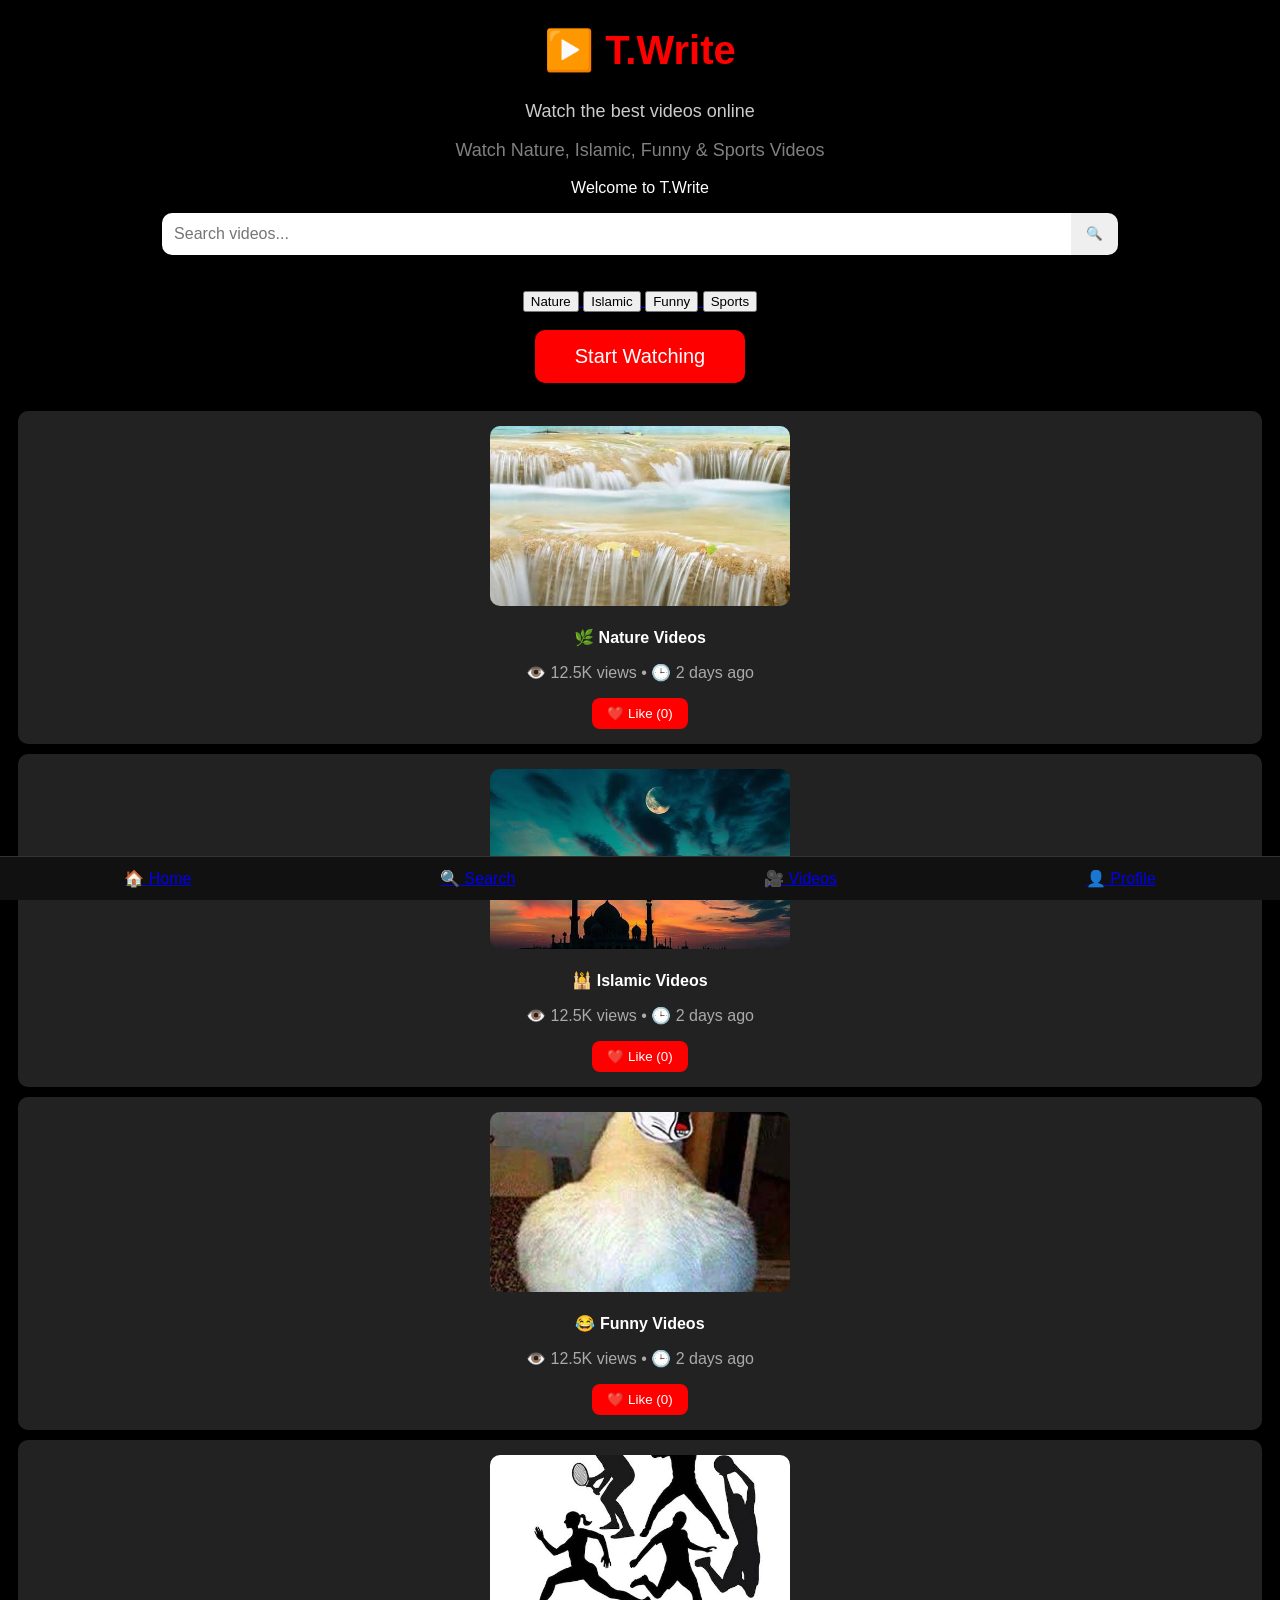
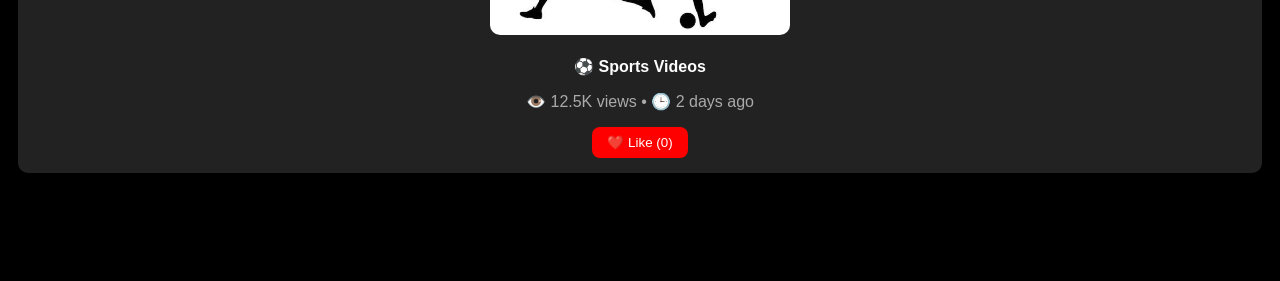
==== index.html @ faa92f81 "Update index.html" ====
<!DOCTYPE html>
<html>

<head>
  <meta charset="UTF-8">
  <meta name="viewport" content="width=device-width, initial-scale=1.0">
  <title>T.Write ❤️</title>
</head>

<body style="background:black; color:white; text-align:center; font-family:Arial; padding-bottom:90px;">

<h1 style="color:red;font-size:40px;font-family:Arial;">
  ▶️ T.Write
</h1>
<p style="color:#ccc;font-size:18px;">
Watch the best videos online
</p>
<p style="color:gray;font-size:18px;">
Watch Nature, Islamic, Funny & Sports Videos
</p>
<p>Welcome to T.Write</p>

<div style="display:flex;justify-content:center;">
  <input
    type="text"
    id="searchBox"
    placeholder="Search videos..."
    style="width:70%;padding:12px;border-radius:10px 0 0 10px;font-size:16px;border:none;">

  <button onclick="searchYouTube()"
    style="padding:12px 15px;border:none;border-radius:0 10px 10px 0;">
    🔍
    
  </button>
</div>



<br><br>

<a href="https://www.youtube.com/results?search_query=nature+videos" target="_blank">
  <button>Nature</button>
</a>
<a href="https://www.youtube.com/results?search_query=islamic+videos" target="_blank">
  <button>Islamic</button>
</a>
<a href="https://www.youtube.com/results?search_query=funny+videos" target="_blank">
  <button>Funny</button>
</a>
<a href="https://www.youtube.com/results?search_query=sports+videos" target="_blank">
  <button>Sports</button>
</a>

<br><br>

<a href="https://www.youtube.com/" target="_blank">
<button style="background:red;color:white;padding:15px 40px;border:none;border-radius:10px;font-size:20px;">
Start Watching
</button>
</a>

<br><br>
<div style="background:#222;color:white;padding:15px;border-radius:10px;margin:10px;">

<a href="https://www.youtube.com/results?search_query=nature+videos" target="_blank">
  <img src="nature.jpg" style="width:100%;max-width:300px;height:180px;object-fit:cover;border-radius:10px;cursor:pointer;">
</a>

<br><br>

<b>🌿 Nature Videos</b>
  <p style="color:#aaa;">👁️ 12.5K views • 🕒 2 days ago</p>
<button onclick="likeNature(this)" id="natureLike"
style="background:red;color:white;border:none;padding:8px 15px;border-radius:8px;">
❤️ Like (0)
</button>

</div>

</div>

<div style="background:#222;color:white;padding:15px;border-radius:10px;margin:10px;">

<a href="https://www.youtube.com/results?search_query=islamic+videos" target="_blank">
  <img src="islamic.jpg" style="width:100%;max-width:300px;height:180px;object-fit:cover;border-radius:10px;cursor:pointer;">
</a>

<br><br>

<b>🕌 Islamic Videos</b>
<p style="color:#aaa;">👁️ 12.5K views • 🕒 2 days ago</p>
<button onclick="likeNature(this)" id="natureLike"
style="background:red;color:white;border:none;padding:8px 15px;border-radius:8px;">
❤️ Like (0)
</button>
</div>
</div>

<div style="background:#222;color:white;padding:15px;border-radius:10px;margin:10px;">

<a href="https://www.youtube.com/results?search_query=funny+videos" target="_blank">
  <img src="funny.jpg" style="width:100%;max-width:300px;height:180px;object-fit:cover;border-radius:10px;cursor:pointer;">
</a>

<br><br>

<b>😂 Funny Videos</b>
<p style="color:#aaa;">👁️ 12.5K views • 🕒 2 days ago</p>
<button onclick="likeNature(this)" id="natureLike"
style="background:red;color:white;border:none;padding:8px 15px;border-radius:8px;">
❤️ Like (0)
</button>
</div>
<div style="background:#222;color:white;padding:15px;border-radius:10px;margin:10px;">

<a href="https://www.youtube.com/results?search_query=sports+videos" target="_blank">
  <img src="sports.jpg" style="width:100%;max-width:300px;height:180px;object-fit:cover;border-radius:10px;cursor:pointer;">
</a>

<br><br>

<b>⚽ Sports Videos</b>
<p style="color:#aaa;">👁️ 12.5K views • 🕒 2 days ago</p>
<button onclick="likeNature(this)" id="natureLike"
style="background:red;color:white;border:none;padding:8px 15px;border-radius:8px;">
❤️ Like (0)
</button>
</div>
</div>

<div id="viewer"
onclick="this.style.display='none'"
style="display:none;position:fixed;top:0;left:0;width:100%;height:100%;background:black;justify-content:center;align-items:center;">
<img id="bigImage" style="max-width:90%;max-height:90%;">
</div>

<script>
function openImage(src){
    document.getElementById("viewer").style.display = "flex";
    document.getElementById("bigImage").src = src;
}

function likeNature(button){
    let count = parseInt(button.innerText.match(/\d+/)[0]);
    count++;
    button.innerHTML = "❤️ Like (" + count + ")";
}

function searchYouTube() {
    let text = document.getElementById("searchBox").value;
    window.open(
        "https://www.youtube.com/results?search_query=" + encodeURIComponent(text),
        "_blank"
    );
}
</script>
<div style="position:fixed;bottom:0;left:0;width:100%;background:#111;padding:12px 0;display:flex;justify-content:space-around;border-top:1px solid #333;">

<a href="index.html">🏠 Home</a>
<a href="search.html">🔍 Search</a>
<a href="videos.html">🎥 Videos</a>
<a href="profile.html">👤 Profile</a>
</div>
</body>
</html>
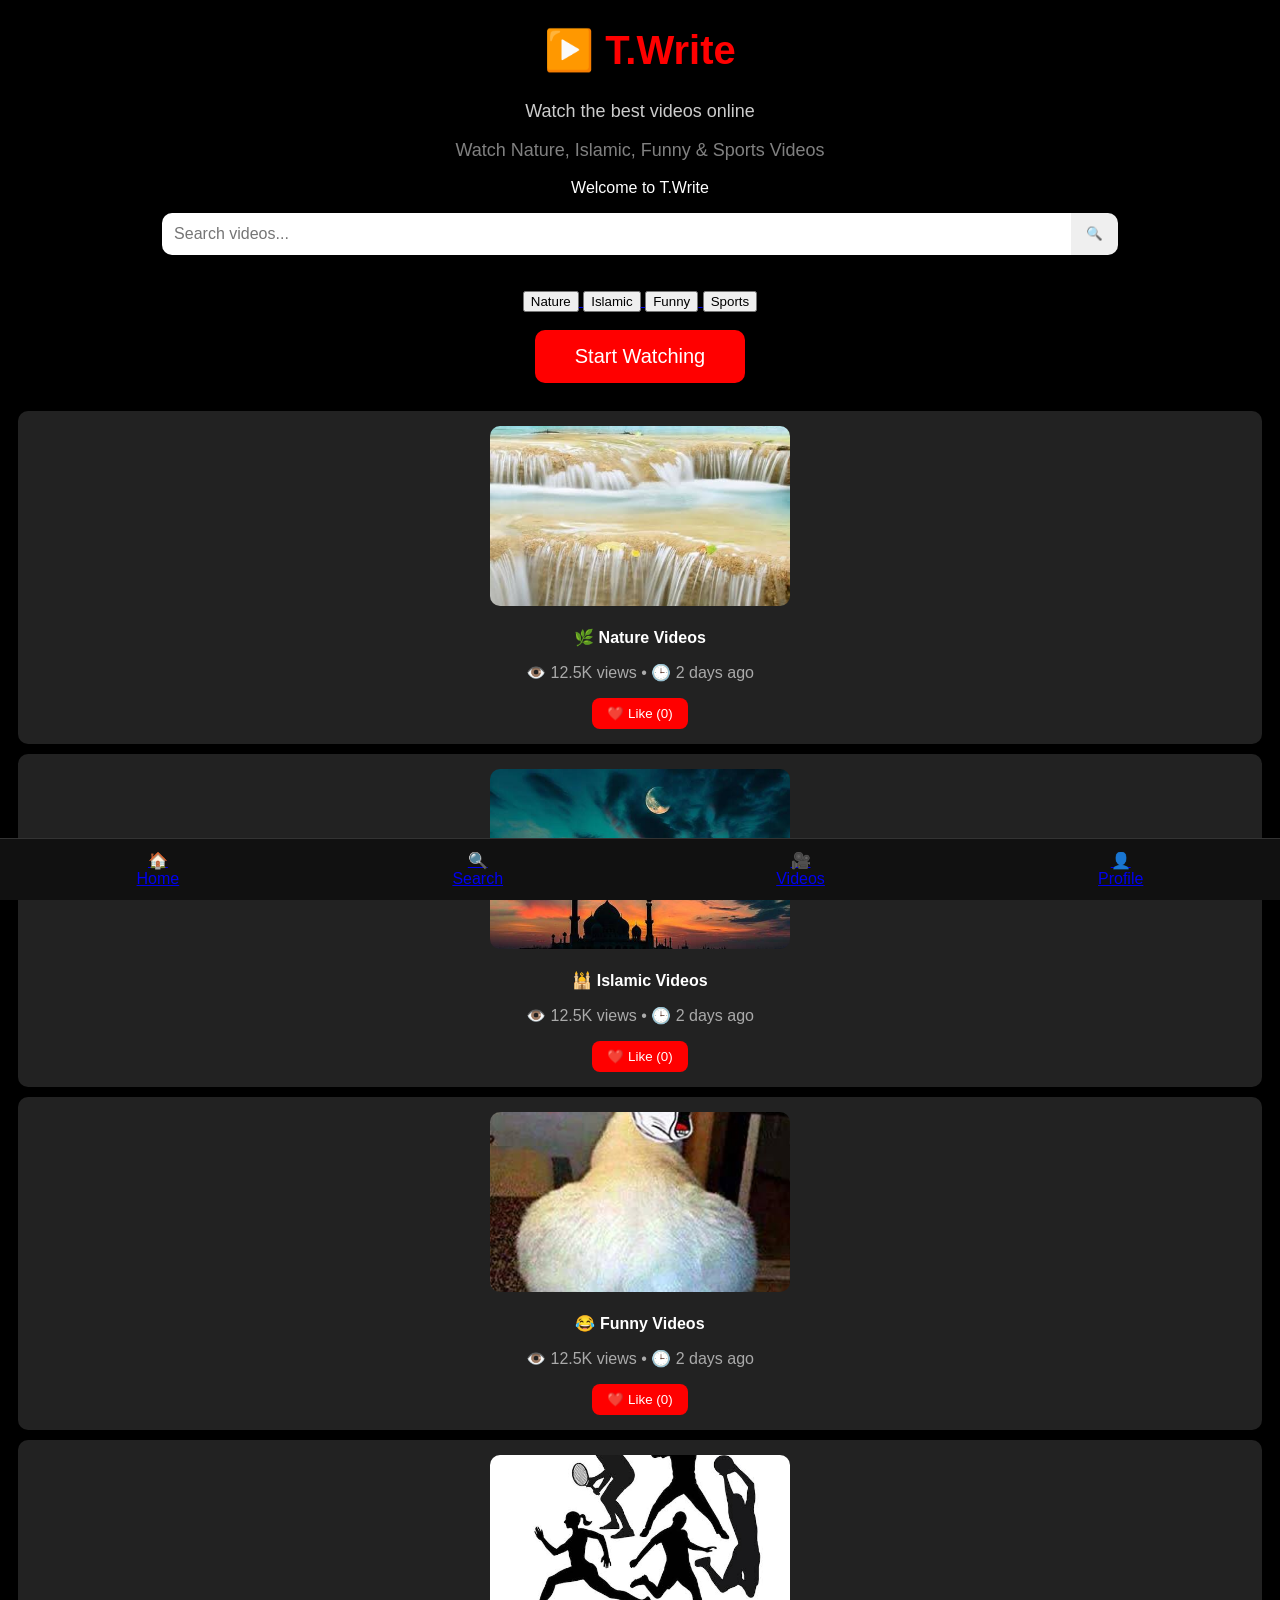
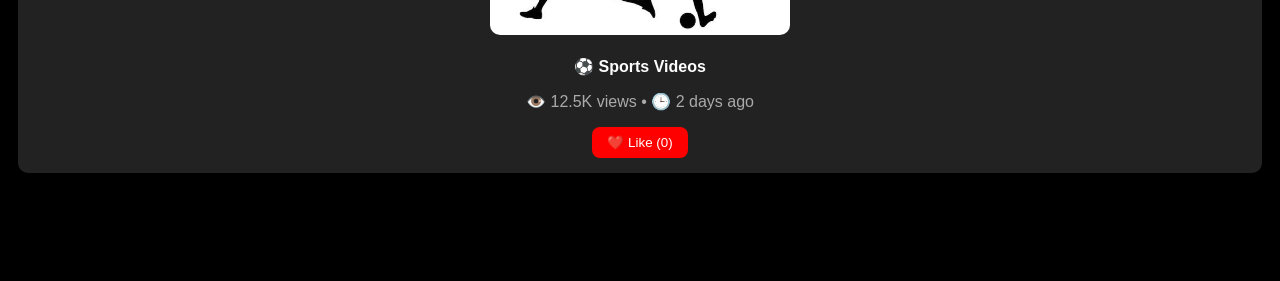
==== commit e3868853: "Update index.html" ====
--- a/index.html
+++ b/index.html
@@ -156,10 +156,13 @@
 </script>
 <div style="position:fixed;bottom:0;left:0;width:100%;background:#111;padding:12px 0;display:flex;justify-content:space-around;border-top:1px solid #333;">
 
-<a href="index.html">🏠 Home</a>
-<a href="search.html">🔍 Search</a>
-<a href="videos.html">🎥 Videos</a>
-<a href="profile.html">👤 Profile</a>
+<a href="index.html">🏠<br>Home</a>
+
+<a href="search.html">🔍<br>Search</a>
+
+<a href="videos.html">🎥<br>Videos</a>
+
+<a href="profile.html">👤<br>Profile</a>
 </div>
 </body>
 </html>
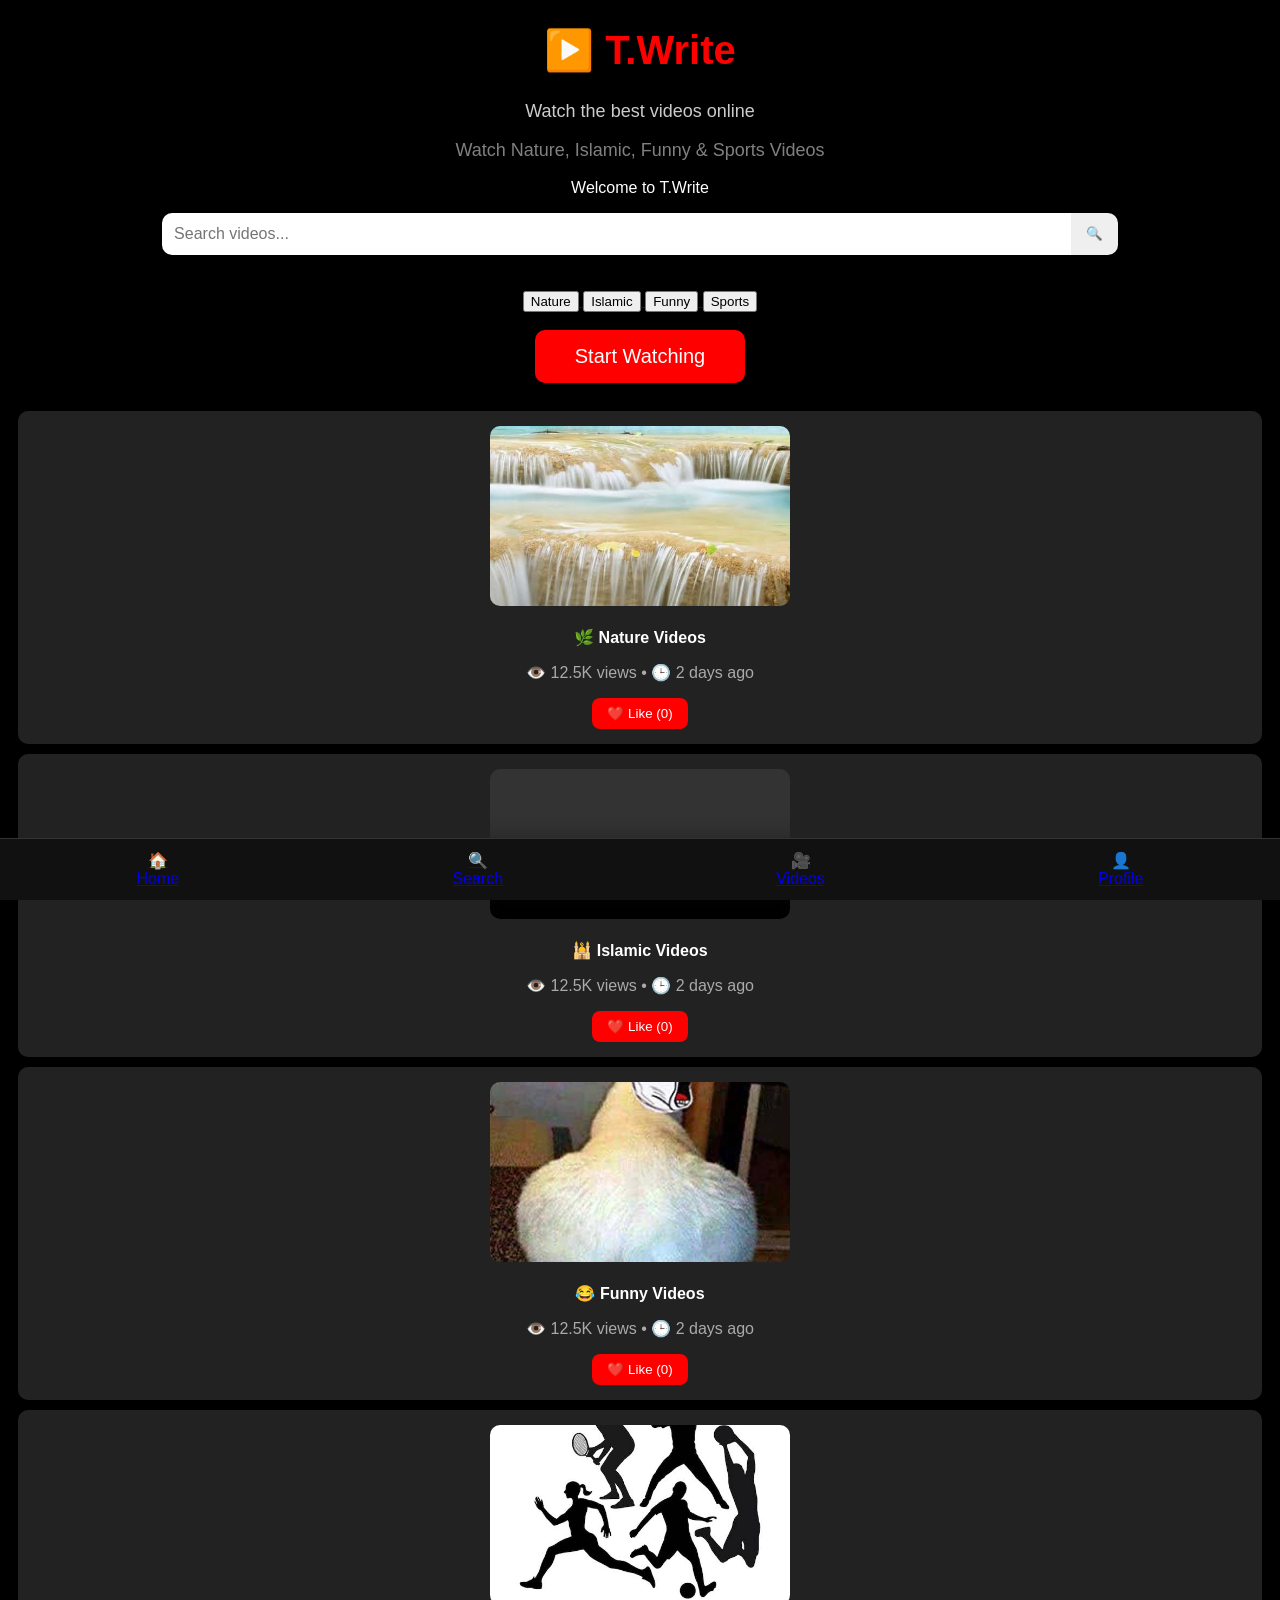
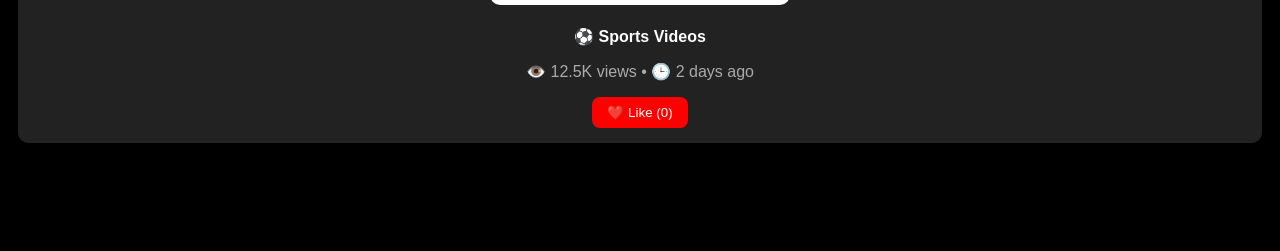
==== commit 047934fb: "Update index.html" ====
--- a/index.html
+++ b/index.html
@@ -5,6 +5,7 @@
   <meta charset="UTF-8">
   <meta name="viewport" content="width=device-width, initial-scale=1.0">
   <title>T.Write ❤️</title>
+  <link rel="manifest" href="manifest.json">
 </head>
 
 <body style="background:black; color:white; text-align:center; font-family:Arial; padding-bottom:90px;">
@@ -81,9 +82,9 @@
 
 <div style="background:#222;color:white;padding:15px;border-radius:10px;margin:10px;">
 
-<a href="https://www.youtube.com/results?search_query=islamic+videos" target="_blank">
-  <img src="islamic.jpg" style="width:100%;max-width:300px;height:180px;object-fit:cover;border-radius:10px;cursor:pointer;">
-</a>
+<video controls style="width:100%;max-width:300px;border-radius:10px;">
+  <source src="https://www.w3schools.com/html/mov_bbb.mp4" type="video/mp4">
+</video>
 
 <br><br>
 
@@ -164,5 +165,14 @@
 
 <a href="profile.html">👤<br>Profile</a>
 </div>
+  <script>
+if ("serviceWorker" in navigator) {
+  window.addEventListener("load", () => {
+    navigator.serviceWorker.register("service-worker.js")
+      .then(() => console.log("Service Worker Registered"))
+      .catch(err => console.log(err));
+  });
+}
+  </script>
 </body>
 </html>
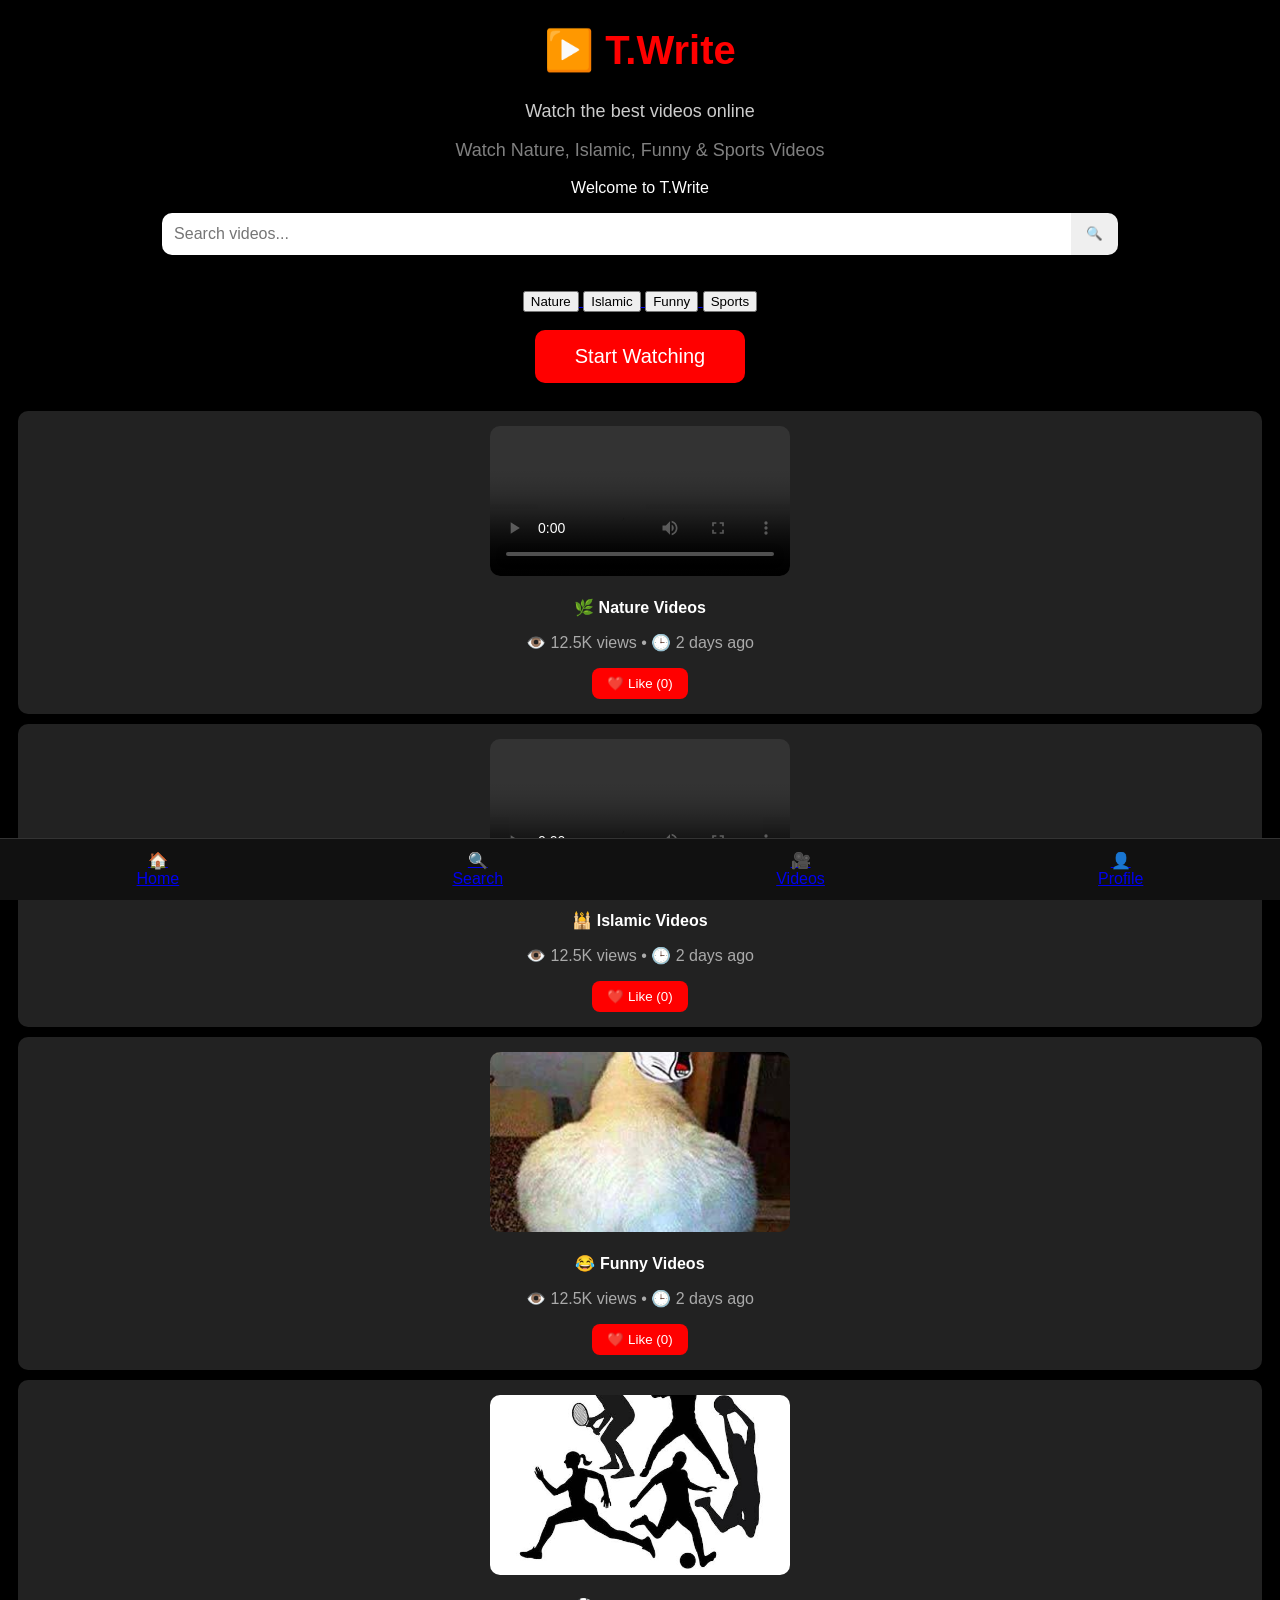
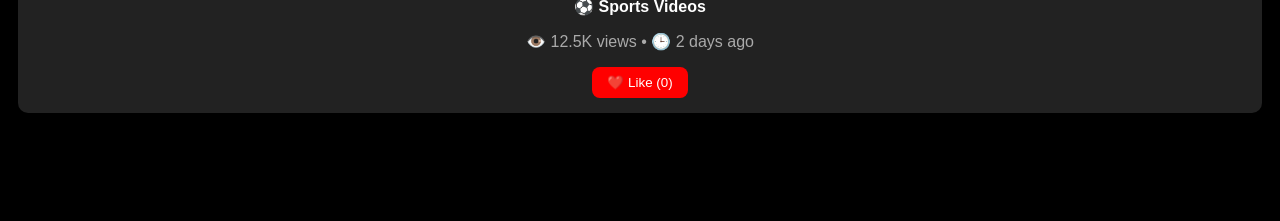
==== commit 2775e417: "Update index.html" ====
--- a/index.html
+++ b/index.html
@@ -63,9 +63,9 @@
 <br><br>
 <div style="background:#222;color:white;padding:15px;border-radius:10px;margin:10px;">
 
-<a href="https://www.youtube.com/results?search_query=nature+videos" target="_blank">
-  <img src="nature.jpg" style="width:100%;max-width:300px;height:180px;object-fit:cover;border-radius:10px;cursor:pointer;">
-</a>
+<video controls style="width:100%;max-width:300px;border-radius:10px;">
+  <source src="https://www.w3schools.com/html/mov_bbb.mp4" type="video/mp4">
+</video>
 
 <br><br>
 
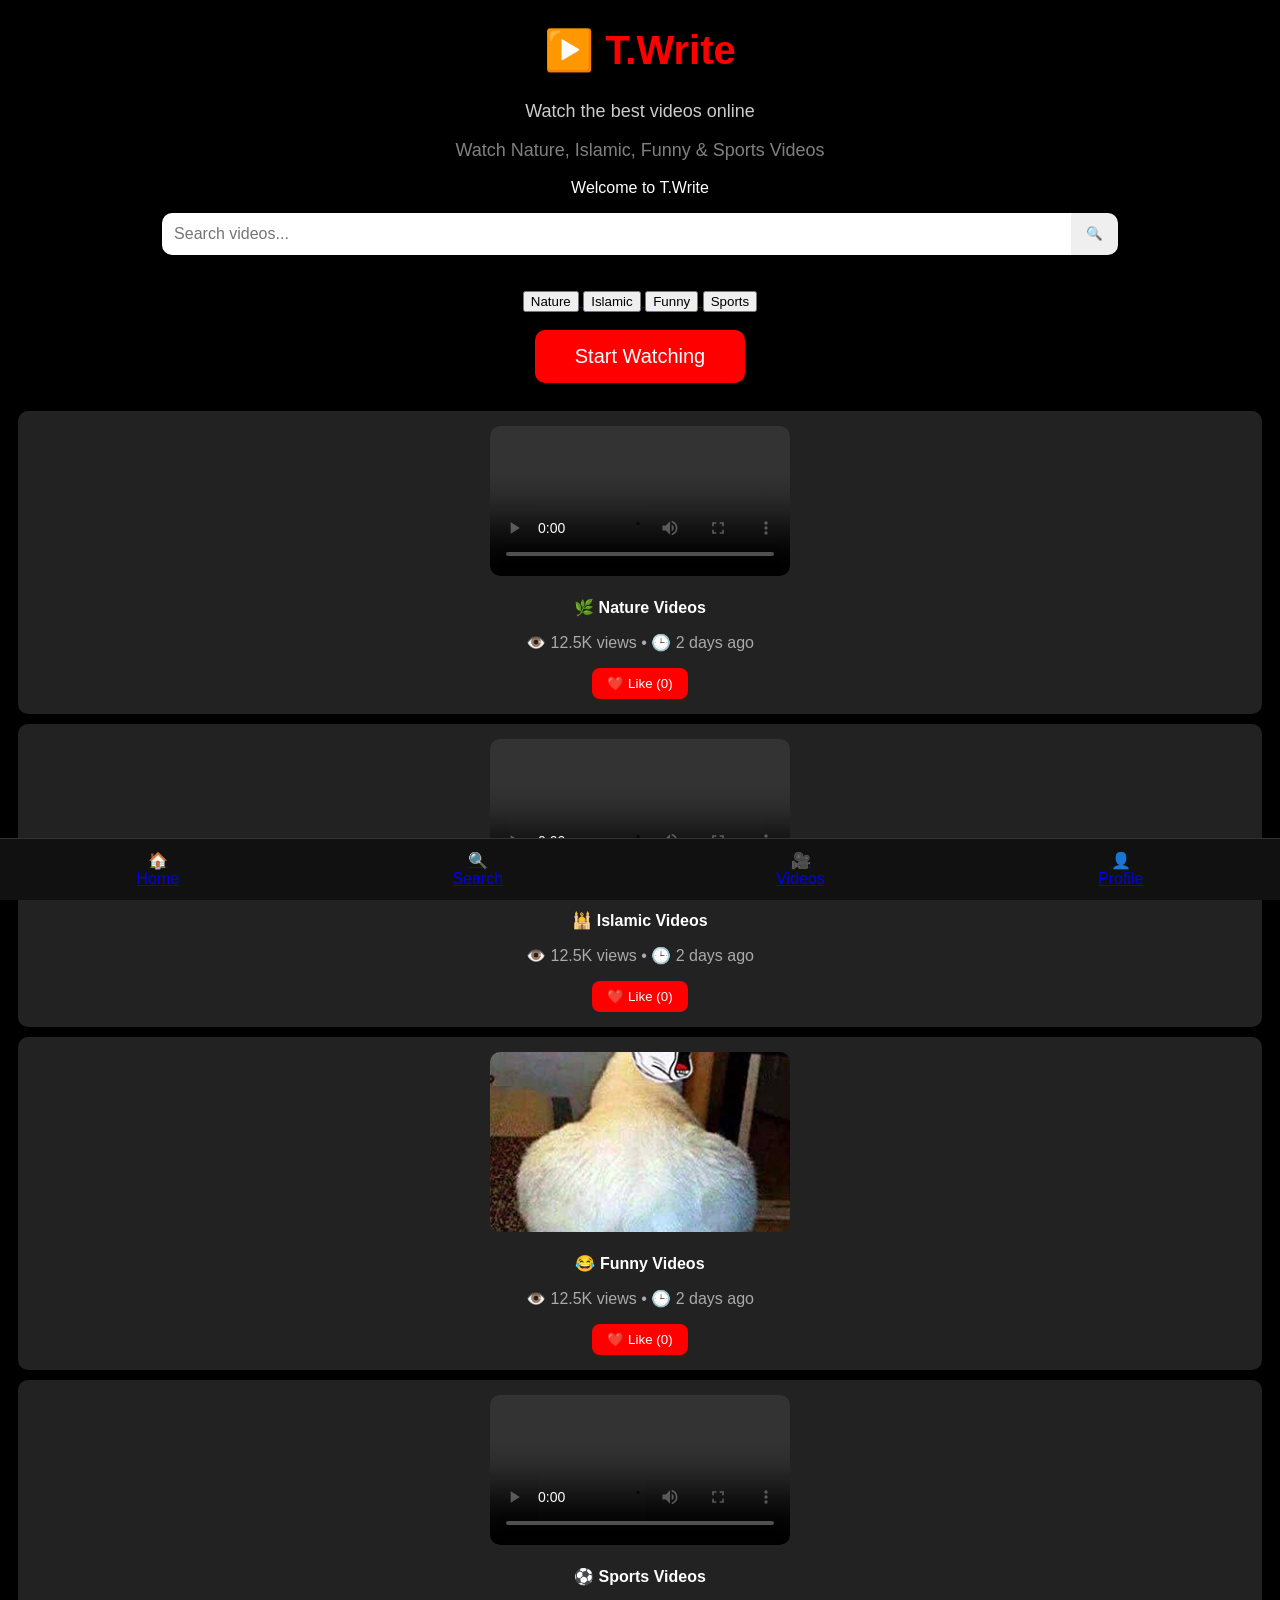
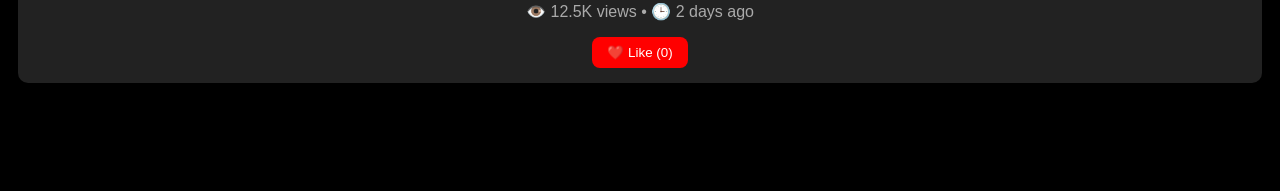
==== commit 73c69864: "Update index.html" ====
--- a/index.html
+++ b/index.html
@@ -113,10 +113,9 @@
 </button>
 </div>
 <div style="background:#222;color:white;padding:15px;border-radius:10px;margin:10px;">
-
-<a href="https://www.youtube.com/results?search_query=sports+videos" target="_blank">
-  <img src="sports.jpg" style="width:100%;max-width:300px;height:180px;object-fit:cover;border-radius:10px;cursor:pointer;">
-</a>
+<video controls style="width:100%;max-width:300px;border-radius:10px;">
+  <source src="funny.mp4" type="video/mp4">
+</video>
 
 <br><br>
 
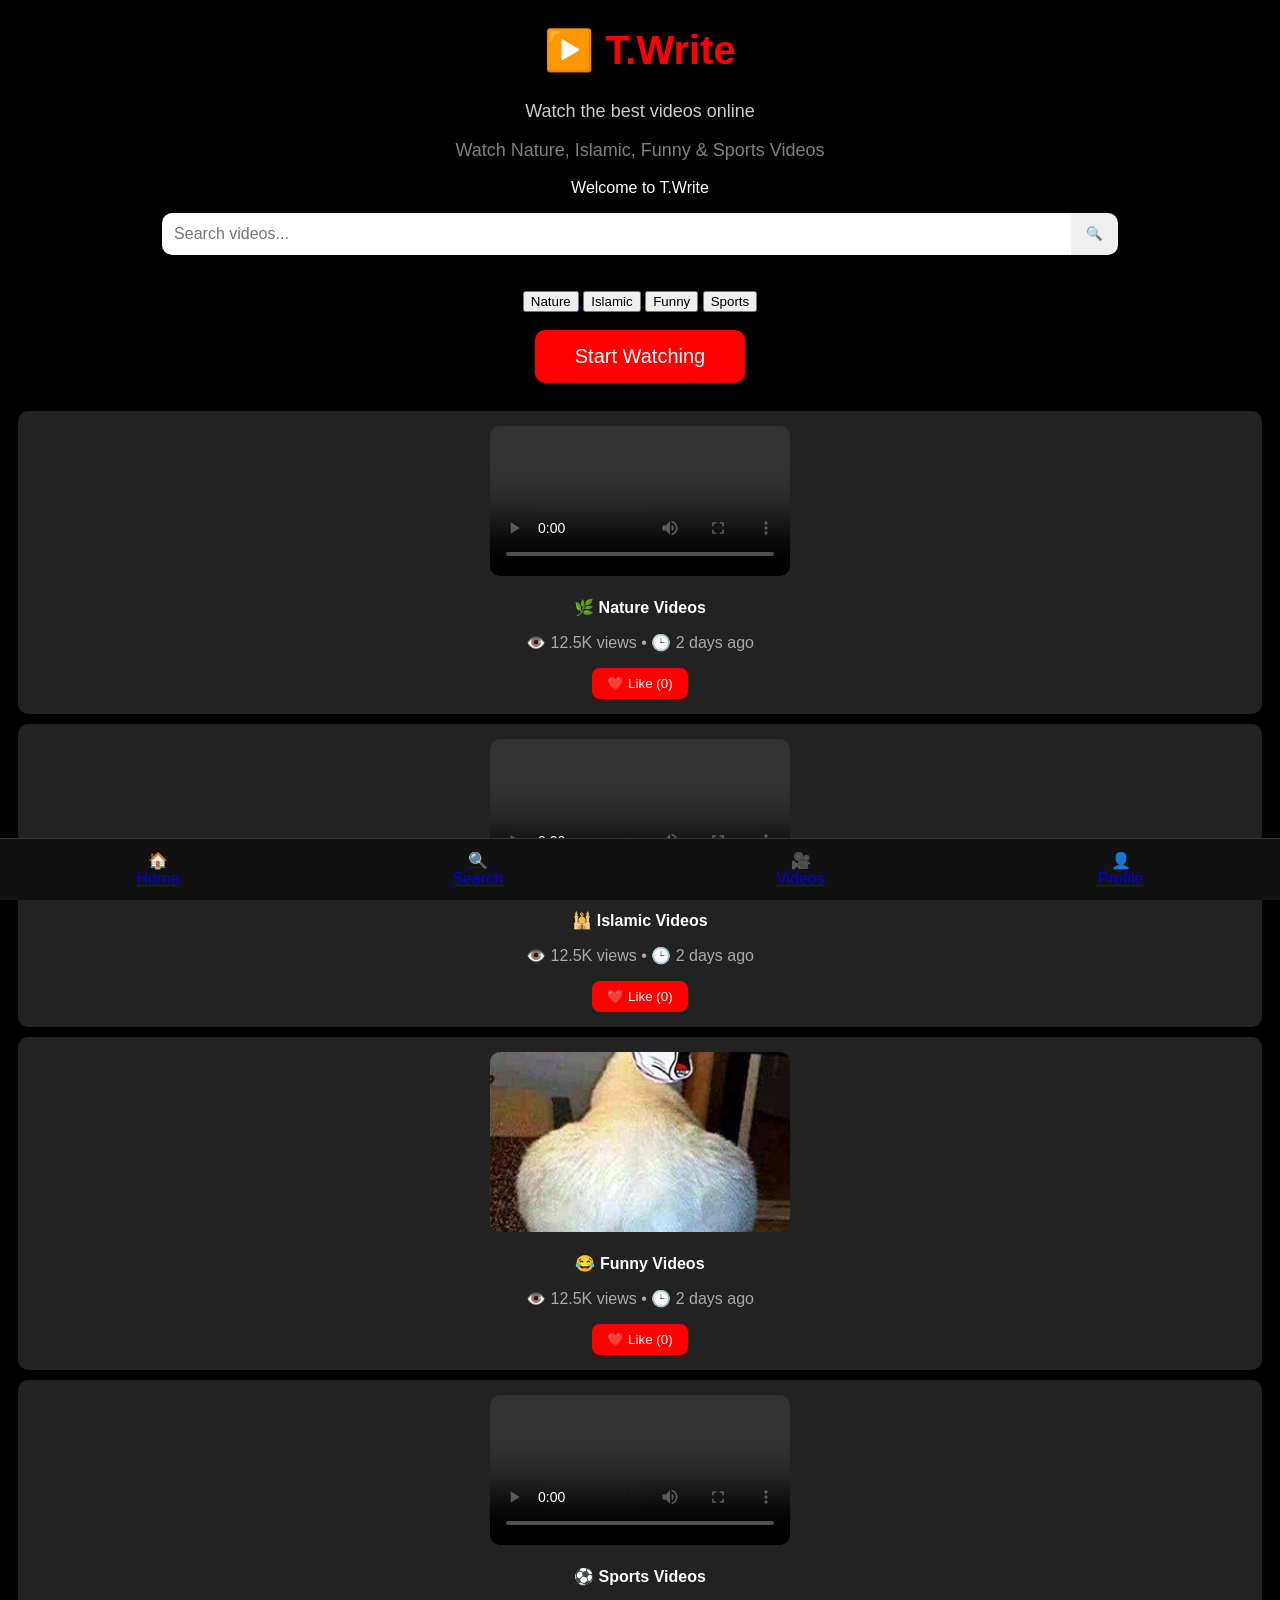
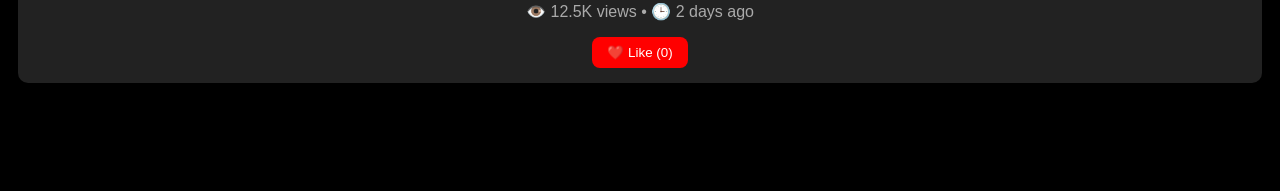
==== commit c024b062: "Update index.html" ====
--- a/index.html
+++ b/index.html
@@ -6,6 +6,7 @@
   <meta name="viewport" content="width=device-width, initial-scale=1.0">
   <title>T.Write ❤️</title>
   <link rel="manifest" href="manifest.json">
+  <link rel="stylesheet" href="style.css">
 </head>
 
 <body style="background:black; color:white; text-align:center; font-family:Arial; padding-bottom:90px;">
@@ -173,5 +174,7 @@
   });
 }
   </script>
+  
+  <script src="script.js"></script>
 </body>
 </html>
